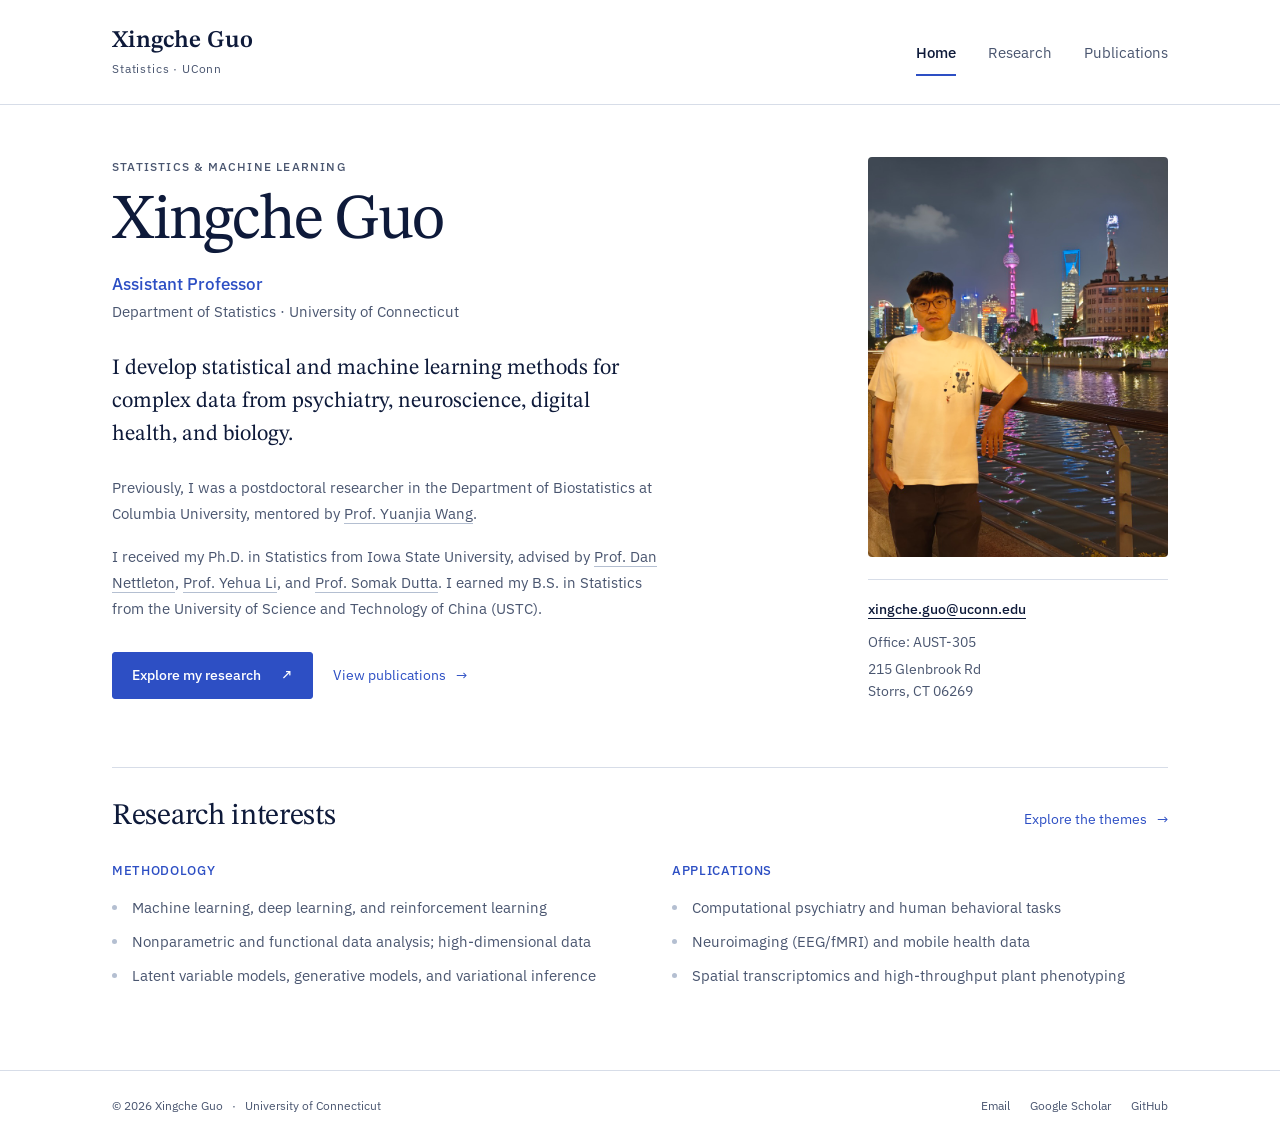
==== index.html @ 1ea073e4 "Create academic homepage with research and publications" ====
<!DOCTYPE html>
<html lang="en">
<head>
  <meta charset="utf-8">
  <meta name="viewport" content="width=device-width, initial-scale=1">
  <title>Xingche Guo | Statistics · UConn</title>
  <meta name="description" content="Xingche Guo is an Assistant Professor of Statistics at the University of Connecticut. Research in statistics, machine learning, and complex biomedical data.">
  <link rel="canonical" href="https://xingcheg.github.io/homepage/">
  <meta property="og:type" content="website">
  <meta property="og:title" content="Xingche Guo | Statistics · UConn">
  <meta property="og:description" content="Xingche Guo is an Assistant Professor of Statistics at the University of Connecticut. Research in statistics, machine learning, and complex biomedical data.">
  <meta property="og:url" content="https://xingcheg.github.io/homepage/">
  <meta property="og:image" content="https://xingcheg.github.io/homepage/assets/xingche-guo.jpg">
  <meta property="og:image:alt" content="Xingche Guo at the Shanghai waterfront">
  <link rel="icon" href="assets/favicon.svg" type="image/svg+xml">
  <link rel="preconnect" href="https://fonts.googleapis.com">
  <link rel="preconnect" href="https://fonts.gstatic.com" crossorigin>
  <link href="https://fonts.googleapis.com/css2?family=IBM+Plex+Sans:wght@400;500;600&amp;family=STIX+Two+Text:ital,wght@0,400;0,600;1,400&amp;display=swap" rel="stylesheet">
  <link rel="stylesheet" href="assets/site.css">
</head>
<body>
<a class="skip-link" href="#main-content">Skip to content</a>
<header class="site-header">
  <div class="header-inner">
    <a class="brand" href="index.html">Xingche Guo<span>Statistics · UConn</span></a>
    <nav class="site-nav" aria-label="Main navigation"><a href="index.html" aria-current="page">Home</a> <a href="research.html">Research</a> <a href="publications.html">Publications</a></nav>
  </div>
</header>
<main class="site-main home" id="main-content" tabindex="-1">
  <section class="home-intro" aria-labelledby="home-title">
    <div class="bio">
      <p class="eyebrow">Statistics &amp; machine learning</p>
      <h1 id="home-title">Xingche Guo</h1>
      <p class="position">Assistant Professor<br><span>Department of Statistics · University of Connecticut</span></p>
      <p class="home-lede">I develop statistical and machine learning methods for complex data from psychiatry, neuroscience, digital health, and biology.</p>
      <div class="biography">
        <p>Previously, I was a postdoctoral researcher in the Department of Biostatistics at Columbia University, mentored by <a href="https://www.publichealth.columbia.edu/profile/yuanjia-wang-phd">Prof. Yuanjia Wang</a>.</p>
        <p>I received my Ph.D. in Statistics from Iowa State University, advised by <a href="https://dnett.github.io/">Prof. Dan Nettleton</a>, <a href="https://sites.google.com/a/ucr.edu/yehuali/">Prof. Yehua Li</a>, and <a href="https://faculty.sites.iastate.edu/somakd/">Prof. Somak Dutta</a>. I earned my B.S. in Statistics from the University of Science and Technology of China (USTC).</p>
      </div>
      <div class="home-actions">
        <a class="primary-link" href="research.html">Explore my research <span aria-hidden="true">↗</span></a>
        <a class="text-link" href="publications.html">View publications <span aria-hidden="true">→</span></a>
      </div>
    </div>
    <aside class="profile" aria-label="Photo and contact information">
      <img class="portrait" src="assets/xingche-guo.jpg" alt="Xingche Guo at the Shanghai waterfront at night" width="768" height="1024" fetchpriority="high">
      <div class="contact">
        <a class="email-link" href="mailto:xingche.guo@uconn.edu">xingche.guo@uconn.edu</a>
        <p>Office: AUST-305</p>
        <address>215 Glenbrook Rd<br>Storrs, CT 06269</address>
      </div>
    </aside>
  </section>

  <section class="interests" aria-labelledby="interests-title">
    <div class="interests-heading">
      <h2 id="interests-title">Research interests</h2>
      <a class="text-link" href="research.html">Explore the themes <span aria-hidden="true">→</span></a>
    </div>
    <div class="interest-columns">
      <div>
        <h3>Methodology</h3>
        <ul>
          <li>Machine learning, deep learning, and reinforcement learning</li>
          <li>Nonparametric and functional data analysis; high-dimensional data</li>
          <li>Latent variable models, generative models, and variational inference</li>
        </ul>
      </div>
      <div>
        <h3>Applications</h3>
        <ul>
          <li>Computational psychiatry and human behavioral tasks</li>
          <li>Neuroimaging (EEG/fMRI) and mobile health data</li>
          <li>Spatial transcriptomics and high-throughput plant phenotyping</li>
        </ul>
      </div>
    </div>
  </section>
</main>
<footer class="site-footer">
  <div class="footer-inner">
    <p>© 2026 Xingche Guo <span class="footer-divider">·</span> University of Connecticut</p>
    <nav aria-label="Contact and profiles">
      <a href="mailto:xingche.guo@uconn.edu">Email</a>
      <a href="https://scholar.google.com/citations?user=Te9Y-KUAAAAJ&amp;hl=en">Google Scholar</a>
      <a href="https://github.com/xingcheg">GitHub</a>
    </nav>
  </div>
</footer>
</body>
</html>
---- assets/site.css ----
:root {
  color-scheme: light;
  --ink: #0e1a3a;
  --muted: #4a5670;
  --line: #d7dde8;
  --soft: #b4bfd1;
  --accent: #2d4fc4;
  --hue: #2d4fc4;
  --wash: #f2f5fc;
  --serif: "STIX Two Text", Georgia, "Times New Roman", serif;
  --sans: "IBM Plex Sans", system-ui, -apple-system, "Segoe UI", sans-serif;
}
* { box-sizing: border-box; }
html { -webkit-text-size-adjust: 100%; }
body { margin: 0; background: #fff; color: var(--ink); font: 16px/1.6 var(--sans); }
[hidden] { display: none !important; }
a { color: inherit; text-underline-offset: 4px; text-decoration-thickness: 1px; }
a:hover { color: var(--accent); }
button, input { font: inherit; }
a:focus-visible, button:focus-visible, input:focus-visible, [tabindex="0"]:focus-visible {
  outline: 2px solid var(--accent); outline-offset: 4px;
}
.skip-link { position: absolute; z-index: 10; top: 12px; left: 20px; padding: 10px 16px; background: var(--ink); color: #fff; transform: translateY(-150%); }
.skip-link:focus { transform: translateY(0); color: #fff; }
.site-header { border-bottom: 1px solid var(--line); }
.header-inner, .site-main, .footer-inner { max-width: 1120px; margin: 0 auto; padding-left: 32px; padding-right: 32px; }
.header-inner { display: flex; align-items: center; justify-content: space-between; gap: 32px; min-height: 104px; }
.brand { color: var(--ink); font: 600 1.5rem/1.15 var(--serif); text-decoration: none; }
.brand span { display: block; margin-top: 7px; color: var(--muted); font: 400 .75rem/1.2 var(--sans); letter-spacing: .07em; }
.site-nav { display: flex; gap: 32px; align-items: center; }
.site-nav a { padding: 12px 0 9px; border-bottom: 2px solid transparent; text-decoration: none; font-size: .9375rem; color: var(--muted); }
.site-nav a:hover { color: var(--accent); }
.site-nav a[aria-current="page"] { border-color: var(--accent); color: var(--ink); font-weight: 500; }
.site-main { padding-top: 52px; padding-bottom: 72px; }
.eyebrow { margin: 0 0 12px; color: var(--muted); font-size: .75rem; font-weight: 500; letter-spacing: .1em; text-transform: uppercase; }
.page-title { font: 400 2.75rem/1.1 var(--serif); letter-spacing: -.025em; margin: 0 0 16px; }
.home-intro { display: grid; grid-template-columns: minmax(0, 1fr) 300px; gap: 64px; align-items: start; }
.bio h1 { font: 400 clamp(2.75rem, 5.5vw, 4rem)/1.05 var(--serif); letter-spacing: -.035em; margin: 0 0 16px; }
.position { margin: 0 0 28px; color: var(--accent); font-size: 1.0625rem; font-weight: 500; line-height: 1.55; }
.position span { color: var(--muted); font-size: .9375rem; font-weight: 400; }
.home-lede { max-width: 47ch; margin: 0 0 24px; font: 400 1.375rem/1.5 var(--serif); }
.biography { max-width: 61ch; color: var(--muted); font-size: .9375rem; line-height: 1.75; }
.biography p { margin: 0 0 16px; }
.biography a { text-decoration-color: var(--soft); }
.biography a:hover { text-decoration-color: var(--accent); }
.home-actions { display: flex; flex-wrap: wrap; align-items: center; gap: 20px; margin-top: 30px; }
.primary-link { display: inline-flex; align-items: center; justify-content: center; gap: 20px; padding: 11px 19px; border: 1px solid var(--accent); border-radius: 3px; background: var(--accent); color: #fff; text-decoration: none; font-size: .875rem; font-weight: 500; }
.primary-link:hover { background: var(--ink); border-color: var(--ink); color: #fff; }
.text-link { display: inline-flex; gap: 10px; align-items: center; padding: 7px 0; color: var(--accent); font-size: .875rem; text-decoration: none; }
.text-link:hover { text-decoration: underline; }
.portrait { display: block; width: 100%; height: auto; border-radius: 4px; }
.contact { margin-top: 22px; padding-top: 18px; border-top: 1px solid var(--line); color: var(--muted); font-size: .875rem; }
.contact .email-link { display: inline-block; color: var(--ink); font-weight: 500; margin-bottom: 11px; overflow-wrap: anywhere; }
.contact p { margin: 0 0 4px; }
.contact address { font-style: normal; line-height: 1.6; }
.interests { margin-top: 64px; border-top: 1px solid var(--line); padding-top: 30px; }
.interests-heading { display: flex; flex-wrap: wrap; justify-content: space-between; align-items: baseline; gap: 8px 24px; margin-bottom: 24px; }
.interests h2 { margin: 0; font: 400 1.875rem/1.25 var(--serif); letter-spacing: -.01em; }
.interest-columns { display: grid; grid-template-columns: repeat(2, minmax(0, 1fr)); gap: 64px; }
.interest-columns h3 { margin: 0 0 14px; color: var(--accent); font-size: .8125rem; font-weight: 500; letter-spacing: .05em; text-transform: uppercase; }
.interest-columns ul { margin: 0; padding-left: 17px; color: var(--muted); font-size: .9375rem; line-height: 1.6; }
.interest-columns li { margin-bottom: 10px; padding-left: 3px; }
.interest-columns li::marker { color: var(--soft); }
.site-footer { border-top: 1px solid var(--line); }
.footer-inner { display: flex; justify-content: space-between; flex-wrap: wrap; gap: 16px 24px; padding-top: 25px; padding-bottom: 28px; color: var(--muted); font-size: .75rem; }
.footer-inner p { margin: 0; }
.footer-divider { margin: 0 6px; }
.footer-inner nav { display: flex; flex-wrap: wrap; gap: 20px; }
.footer-inner a { text-decoration: none; }
.footer-inner a:hover { text-decoration: underline; }
.not-found { min-height: 60vh; }
.not-found p { max-width: 50ch; }
.not-found .primary-link { margin-top: 16px; }
.sr-only { position: absolute; width: 1px; height: 1px; padding: 0; margin: -1px; overflow: hidden; clip: rect(0,0,0,0); white-space: nowrap; border: 0; }
@media (max-width: 900px) {
  .home-intro { grid-template-columns: minmax(0, 1fr) 260px; gap: 36px; }
  .interest-columns { gap: 36px; }
}
@media (max-width: 760px) {
  .header-inner, .site-main, .footer-inner { padding-left: 24px; padding-right: 24px; }
  .header-inner { min-height: 96px; gap: 24px; }
  .site-nav { gap: 22px; }
  .site-main { padding-top: 36px; padding-bottom: 48px; }
  .home-intro { grid-template-columns: minmax(0, 1fr); gap: 32px; }
  .home-lede { max-width: none; font-size: 1.25rem; }
  .profile { display: grid; grid-template-columns: minmax(0, 240px) minmax(0, 1fr); gap: 24px; align-items: start; }
  .contact { margin-top: 0; padding-top: 16px; }
  .interests { margin-top: 40px; }
  .interest-columns { grid-template-columns: 1fr; gap: 24px; }
  .page-title { font-size: 2.25rem; }
}
@media (max-width: 520px) {
  .header-inner, .site-main, .footer-inner { padding-left: 20px; padding-right: 20px; }
  .header-inner { align-items: flex-start; flex-direction: column; gap: 12px; padding-top: 22px; padding-bottom: 10px; }
  .brand span { margin-top: 5px; }
  .site-nav { width: 100%; gap: 28px; }
  .site-nav a { padding-top: 7px; font-size: .875rem; }
  .home-actions { gap: 12px 20px; }
  .profile { display: block; max-width: 340px; }
  .contact { margin-top: 22px; }
  .footer-divider { margin: 0 3px; }
}
@media (prefers-reduced-motion: reduce) {
  *, *::before, *::after { animation: none !important; transition: none !important; scroll-behavior: auto !important; }
}
@media print {
  .site-header, .site-footer, .skip-link, .home-actions, .interests-heading .text-link { display: none !important; }
  .site-main { max-width: none; padding: 0; }
  .home-intro { grid-template-columns: minmax(0, 1fr) 180px; gap: 30px; }
  .bio h1 { font-size: 30pt; }
  .interests { margin-top: 28px; }
  a { color: inherit; }
}
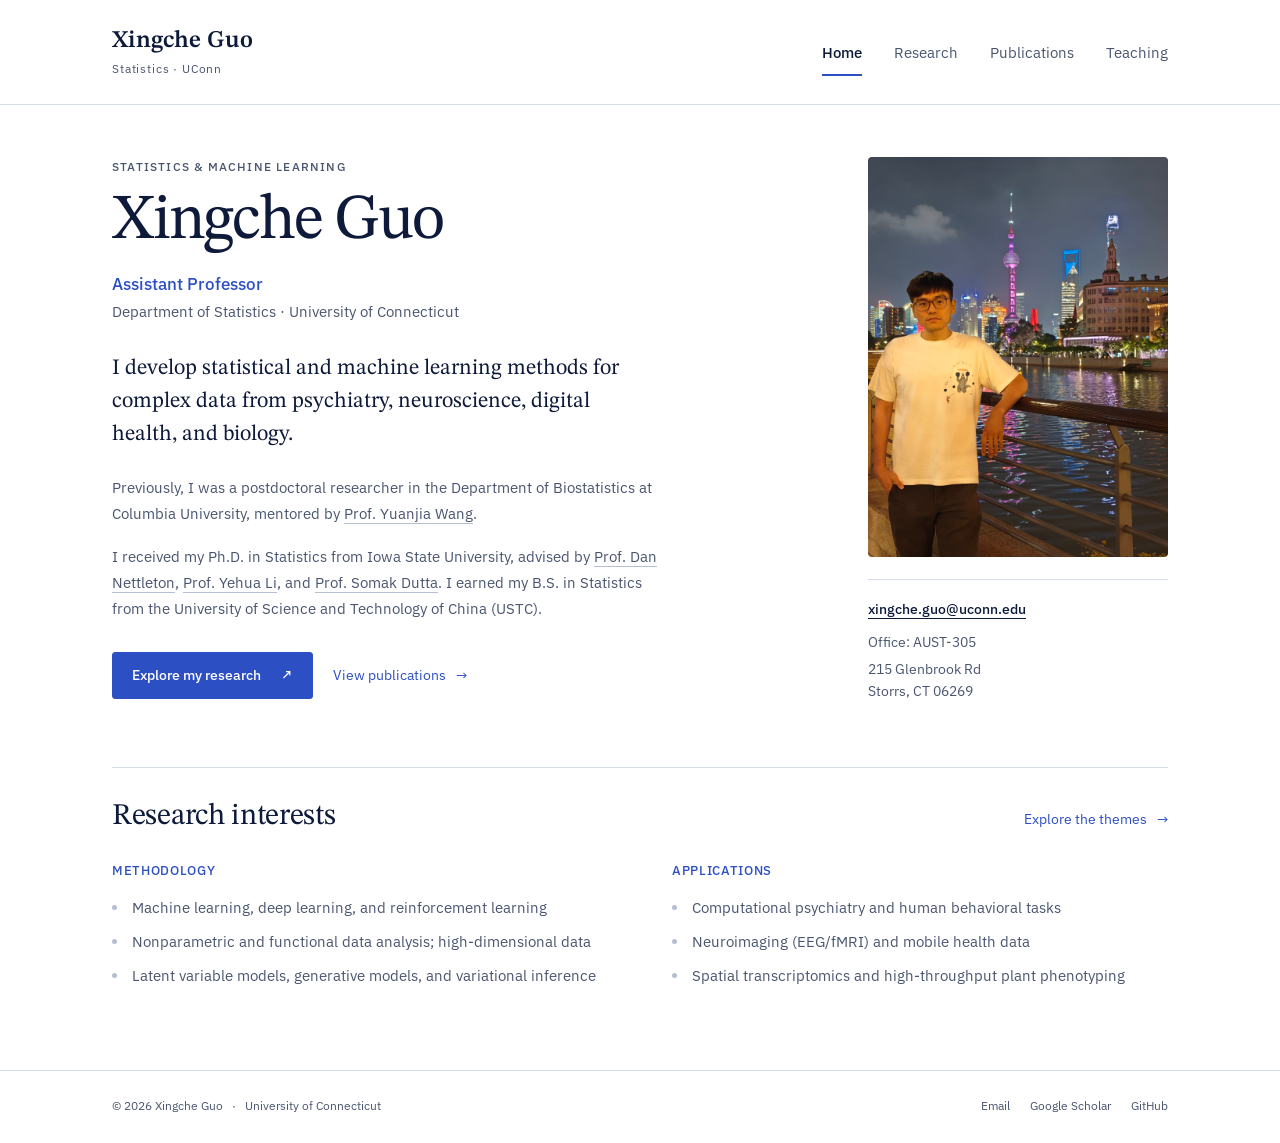
==== commit f91f5622: "Add Teaching page with graduate and undergraduate courses" ====
--- a/index.html
+++ b/index.html
@@ -23,7 +23,7 @@
 <header class="site-header">
   <div class="header-inner">
     <a class="brand" href="index.html">Xingche Guo<span>Statistics · UConn</span></a>
-    <nav class="site-nav" aria-label="Main navigation"><a href="index.html" aria-current="page">Home</a> <a href="research.html">Research</a> <a href="publications.html">Publications</a></nav>
+    <nav class="site-nav" aria-label="Main navigation"><a href="index.html" aria-current="page">Home</a> <a href="research.html">Research</a> <a href="publications.html">Publications</a> <a href="teaching.html">Teaching</a></nav>
   </div>
 </header>
 <main class="site-main home" id="main-content" tabindex="-1">
--- a/assets/site.css
+++ b/assets/site.css
@@ -27,7 +27,7 @@
 .header-inner { display: flex; align-items: center; justify-content: space-between; gap: 32px; min-height: 104px; }
 .brand { color: var(--ink); font: 600 1.5rem/1.15 var(--serif); text-decoration: none; }
 .brand span { display: block; margin-top: 7px; color: var(--muted); font: 400 .75rem/1.2 var(--sans); letter-spacing: .07em; }
-.site-nav { display: flex; gap: 32px; align-items: center; }
+.site-nav { display: flex; flex-wrap: wrap; gap: 0 32px; align-items: center; }
 .site-nav a { padding: 12px 0 9px; border-bottom: 2px solid transparent; text-decoration: none; font-size: .9375rem; color: var(--muted); }
 .site-nav a:hover { color: var(--accent); }
 .site-nav a[aria-current="page"] { border-color: var(--accent); color: var(--ink); font-weight: 500; }
@@ -89,11 +89,15 @@
   .interest-columns { grid-template-columns: 1fr; gap: 24px; }
   .page-title { font-size: 2.25rem; }
 }
+@media (max-width: 640px) {
+  .header-inner { align-items: flex-start; flex-direction: column; gap: 12px; padding-top: 22px; padding-bottom: 10px; }
+  .site-nav { width: 100%; }
+}
 @media (max-width: 520px) {
   .header-inner, .site-main, .footer-inner { padding-left: 20px; padding-right: 20px; }
   .header-inner { align-items: flex-start; flex-direction: column; gap: 12px; padding-top: 22px; padding-bottom: 10px; }
   .brand span { margin-top: 5px; }
-  .site-nav { width: 100%; gap: 28px; }
+  .site-nav { width: 100%; gap: 0 clamp(10px, 3.5vw, 18px); }
   .site-nav a { padding-top: 7px; font-size: .875rem; }
   .home-actions { gap: 12px 20px; }
   .profile { display: block; max-width: 340px; }
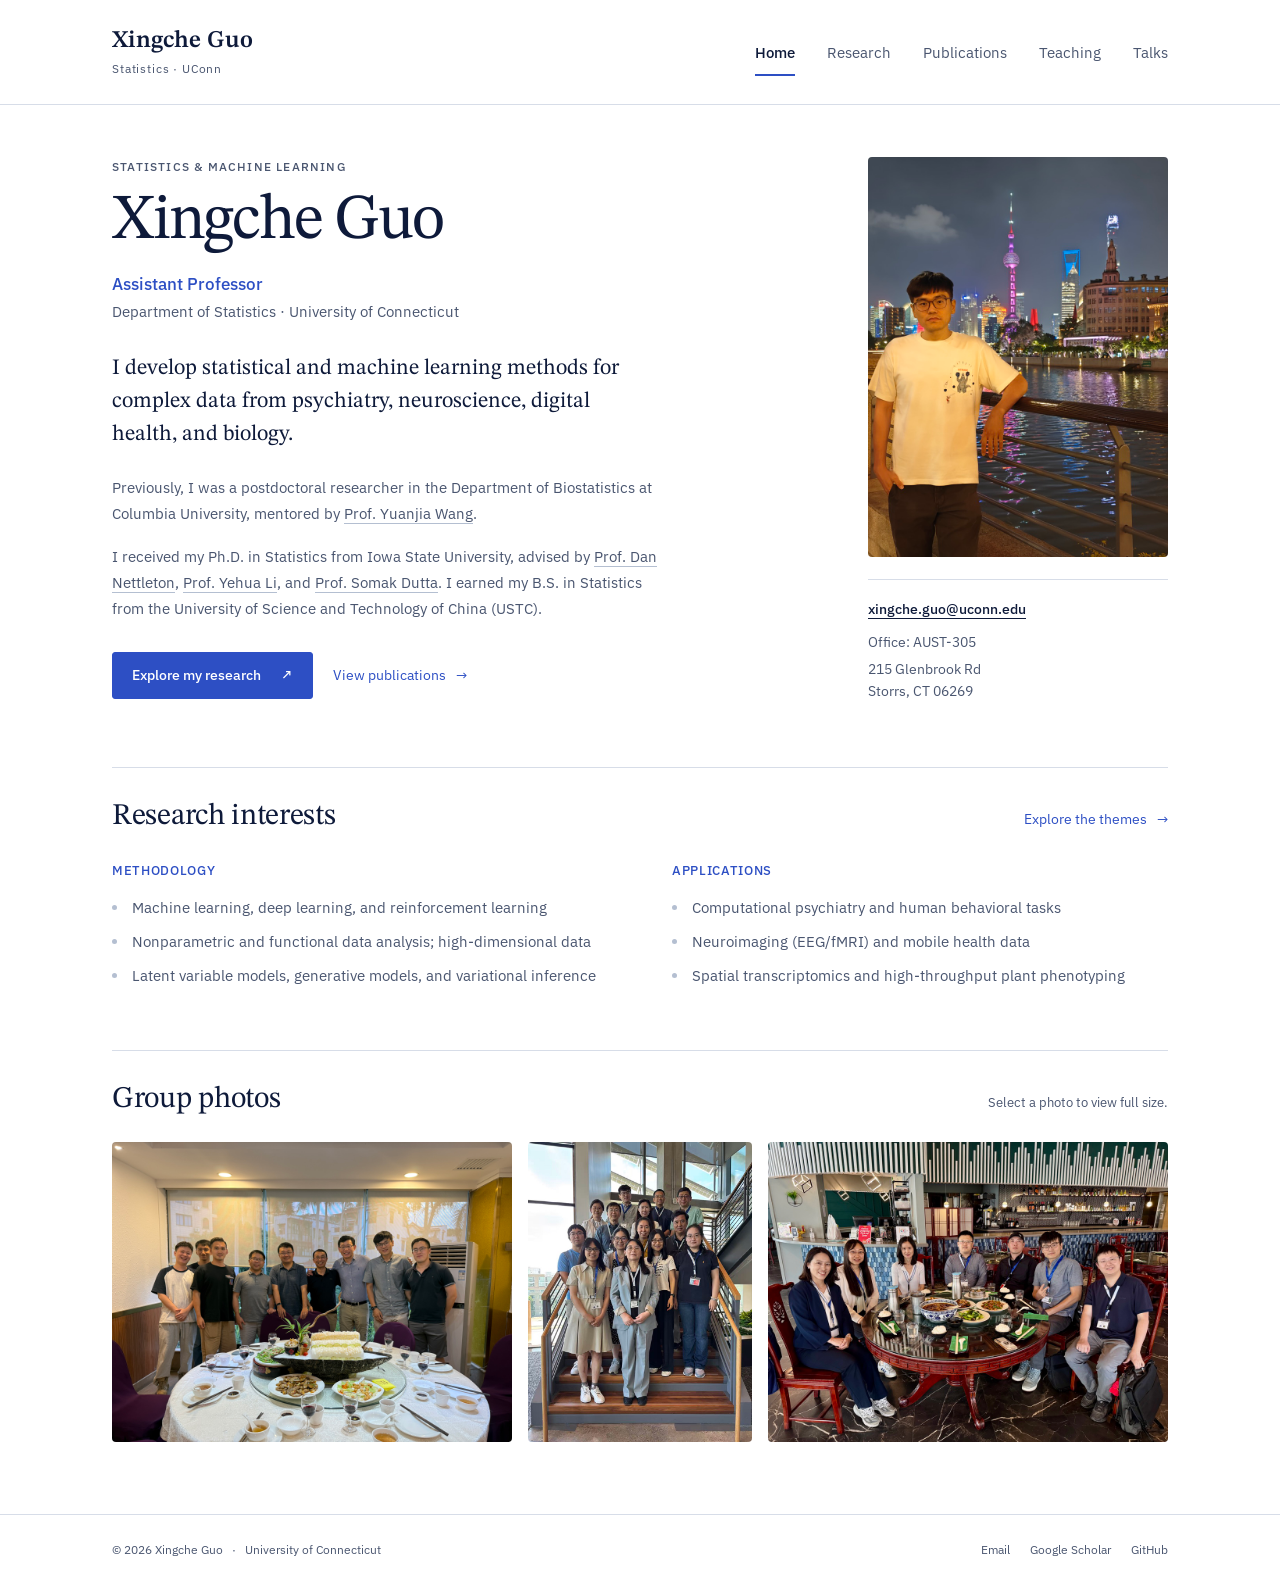
==== commit 421c4d6b: "Add group photo gallery and selected talks with PDF slides" ====
--- a/index.html
+++ b/index.html
@@ -23,7 +23,7 @@
 <header class="site-header">
   <div class="header-inner">
     <a class="brand" href="index.html">Xingche Guo<span>Statistics · UConn</span></a>
-    <nav class="site-nav" aria-label="Main navigation"><a href="index.html" aria-current="page">Home</a> <a href="research.html">Research</a> <a href="publications.html">Publications</a> <a href="teaching.html">Teaching</a></nav>
+    <nav class="site-nav" aria-label="Main navigation"><a href="index.html" aria-current="page">Home</a> <a href="research.html">Research</a> <a href="publications.html">Publications</a> <a href="teaching.html">Teaching</a> <a href="talks.html">Talks</a></nav>
   </div>
 </header>
 <main class="site-main home" id="main-content" tabindex="-1">
@@ -76,6 +76,24 @@
       </div>
     </div>
   </section>
+
+  <section class="group-photos" id="photos" aria-labelledby="photos-title">
+    <div class="photos-heading">
+      <h2 id="photos-title">Group photos</h2>
+      <p>Select a photo to view full size.</p>
+    </div>
+    <div class="photo-gallery">
+      <a href="assets/photos/group-banquet.jpg" target="_blank" rel="noopener" aria-label="View full-size group photo at a banquet (opens in a new tab)">
+        <img src="assets/photos/group-banquet.jpg" alt="A group standing together behind a banquet table" width="2048" height="1536" loading="lazy" decoding="async">
+      </a>
+      <a class="photo-portrait" href="assets/photos/group-staircase.jpg" target="_blank" rel="noopener" aria-label="View full-size group photo on a staircase (opens in a new tab)">
+        <img src="assets/photos/group-staircase.jpg" alt="A group posing together on a staircase" width="768" height="1024" loading="lazy" decoding="async">
+      </a>
+      <a href="assets/photos/group-dinner.jpg" target="_blank" rel="noopener" aria-label="View full-size group photo at a restaurant (opens in a new tab)">
+        <img src="assets/photos/group-dinner.jpg" alt="A group seated around a table at a restaurant" width="1024" height="768" loading="lazy" decoding="async">
+      </a>
+    </div>
+  </section>
 </main>
 <footer class="site-footer">
   <div class="footer-inner">
--- a/assets/site.css
+++ b/assets/site.css
@@ -61,6 +61,19 @@
 .interest-columns ul { margin: 0; padding-left: 17px; color: var(--muted); font-size: .9375rem; line-height: 1.6; }
 .interest-columns li { margin-bottom: 10px; padding-left: 3px; }
 .interest-columns li::marker { color: var(--soft); }
+.group-photos { margin-top: 52px; padding-top: 30px; border-top: 1px solid var(--line); }
+.photos-heading { display: flex; justify-content: space-between; align-items: baseline; flex-wrap: wrap; gap: 8px 24px; margin-bottom: 24px; }
+.photos-heading h2 { margin: 0; font: 400 1.875rem/1.25 var(--serif); letter-spacing: -.01em; }
+.photos-heading p { margin: 0; color: var(--muted); font-size: .8125rem; }
+.photo-gallery { display: grid; grid-template-columns: 4fr 2.25fr 4fr; gap: 16px; align-items: start; }
+.photo-gallery a { display: block; border-radius: 4px; }
+.photo-gallery img { display: block; width: 100%; height: auto; border-radius: 4px; }
+.photo-gallery a:hover { outline: 2px solid var(--accent); outline-offset: 4px; }
+@media (max-width: 640px) {
+  .group-photos { margin-top: 40px; }
+  .photo-gallery { grid-template-columns: minmax(0, 1fr); gap: 24px; }
+  .photo-gallery .photo-portrait { width: 100%; max-width: 340px; justify-self: center; }
+}
 .site-footer { border-top: 1px solid var(--line); }
 .footer-inner { display: flex; justify-content: space-between; flex-wrap: wrap; gap: 16px 24px; padding-top: 25px; padding-bottom: 28px; color: var(--muted); font-size: .75rem; }
 .footer-inner p { margin: 0; }
@@ -97,7 +110,7 @@
   .header-inner, .site-main, .footer-inner { padding-left: 20px; padding-right: 20px; }
   .header-inner { align-items: flex-start; flex-direction: column; gap: 12px; padding-top: 22px; padding-bottom: 10px; }
   .brand span { margin-top: 5px; }
-  .site-nav { width: 100%; gap: 0 clamp(10px, 3.5vw, 18px); }
+  .site-nav { width: 100%; display: grid; grid-template-columns: repeat(3, max-content); gap: 0 clamp(14px, 5vw, 24px); justify-items: start; }
   .site-nav a { padding-top: 7px; font-size: .875rem; }
   .home-actions { gap: 12px 20px; }
   .profile { display: block; max-width: 340px; }
